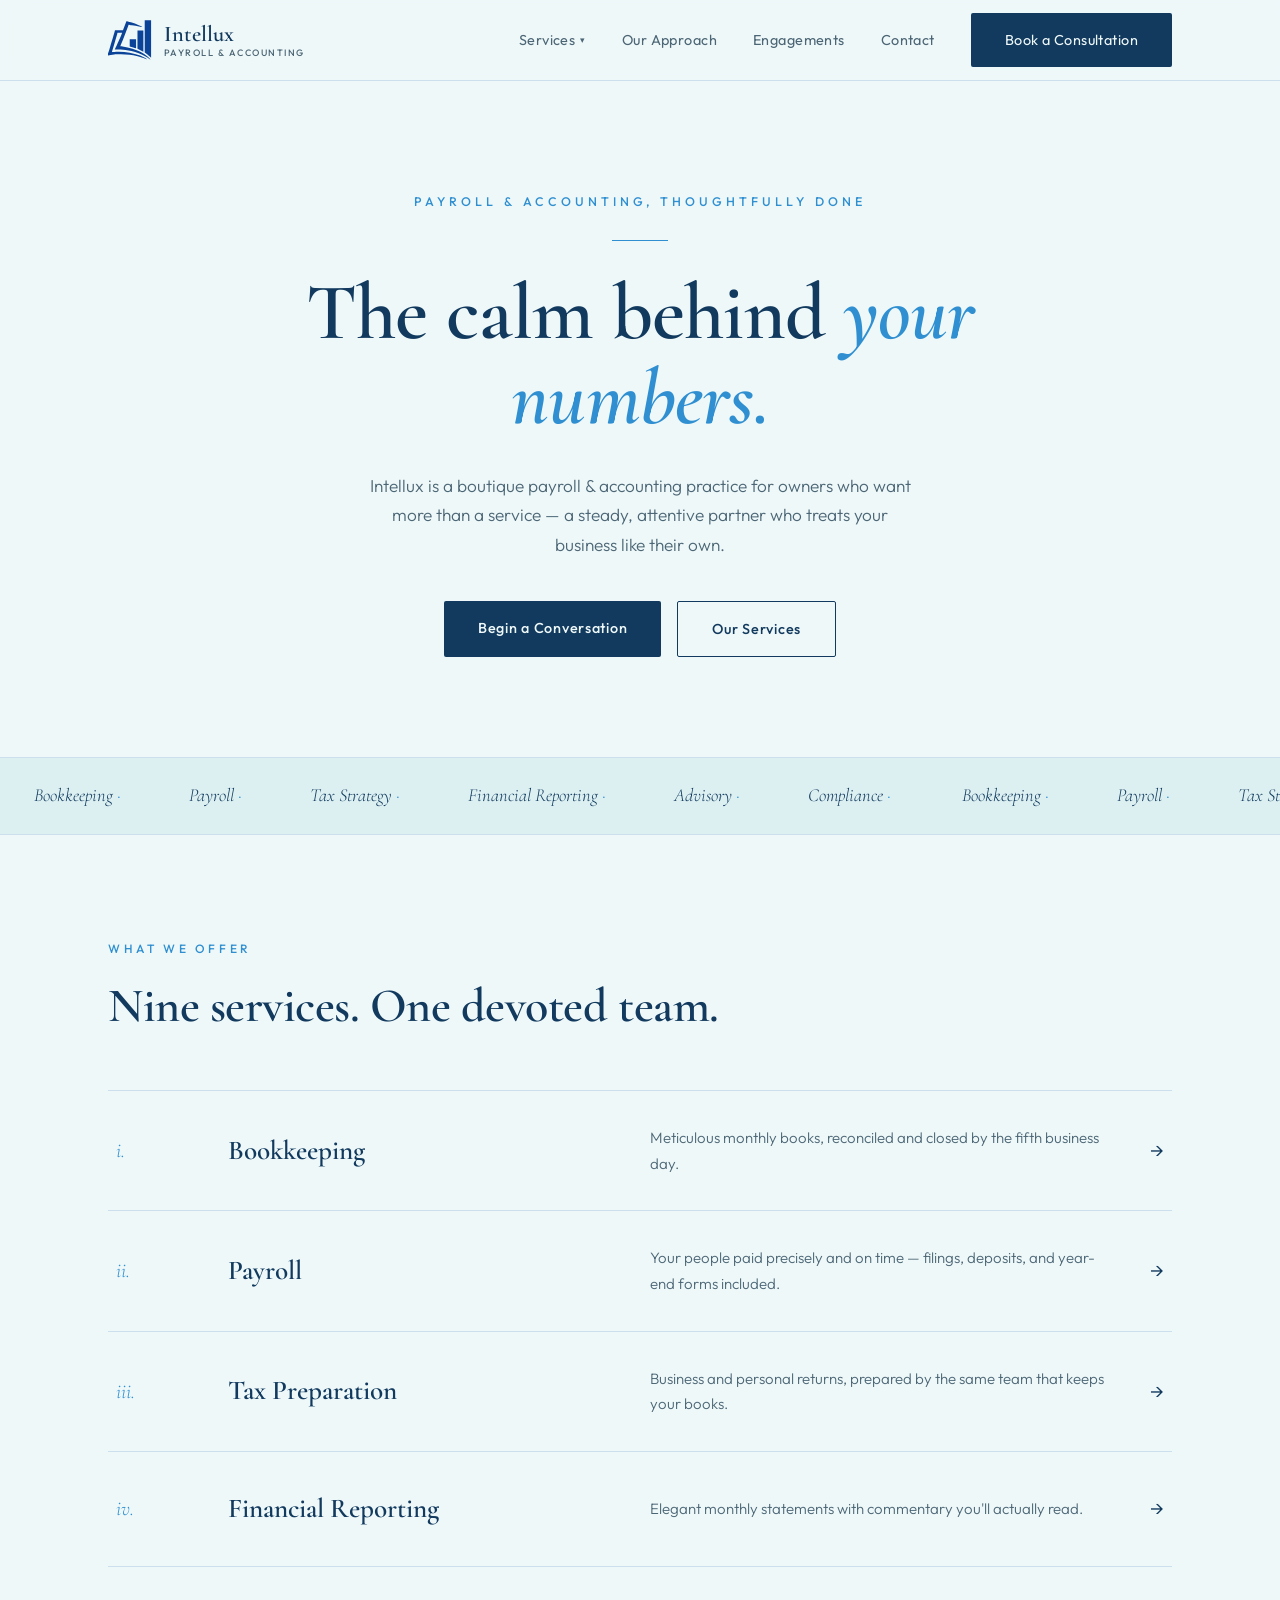
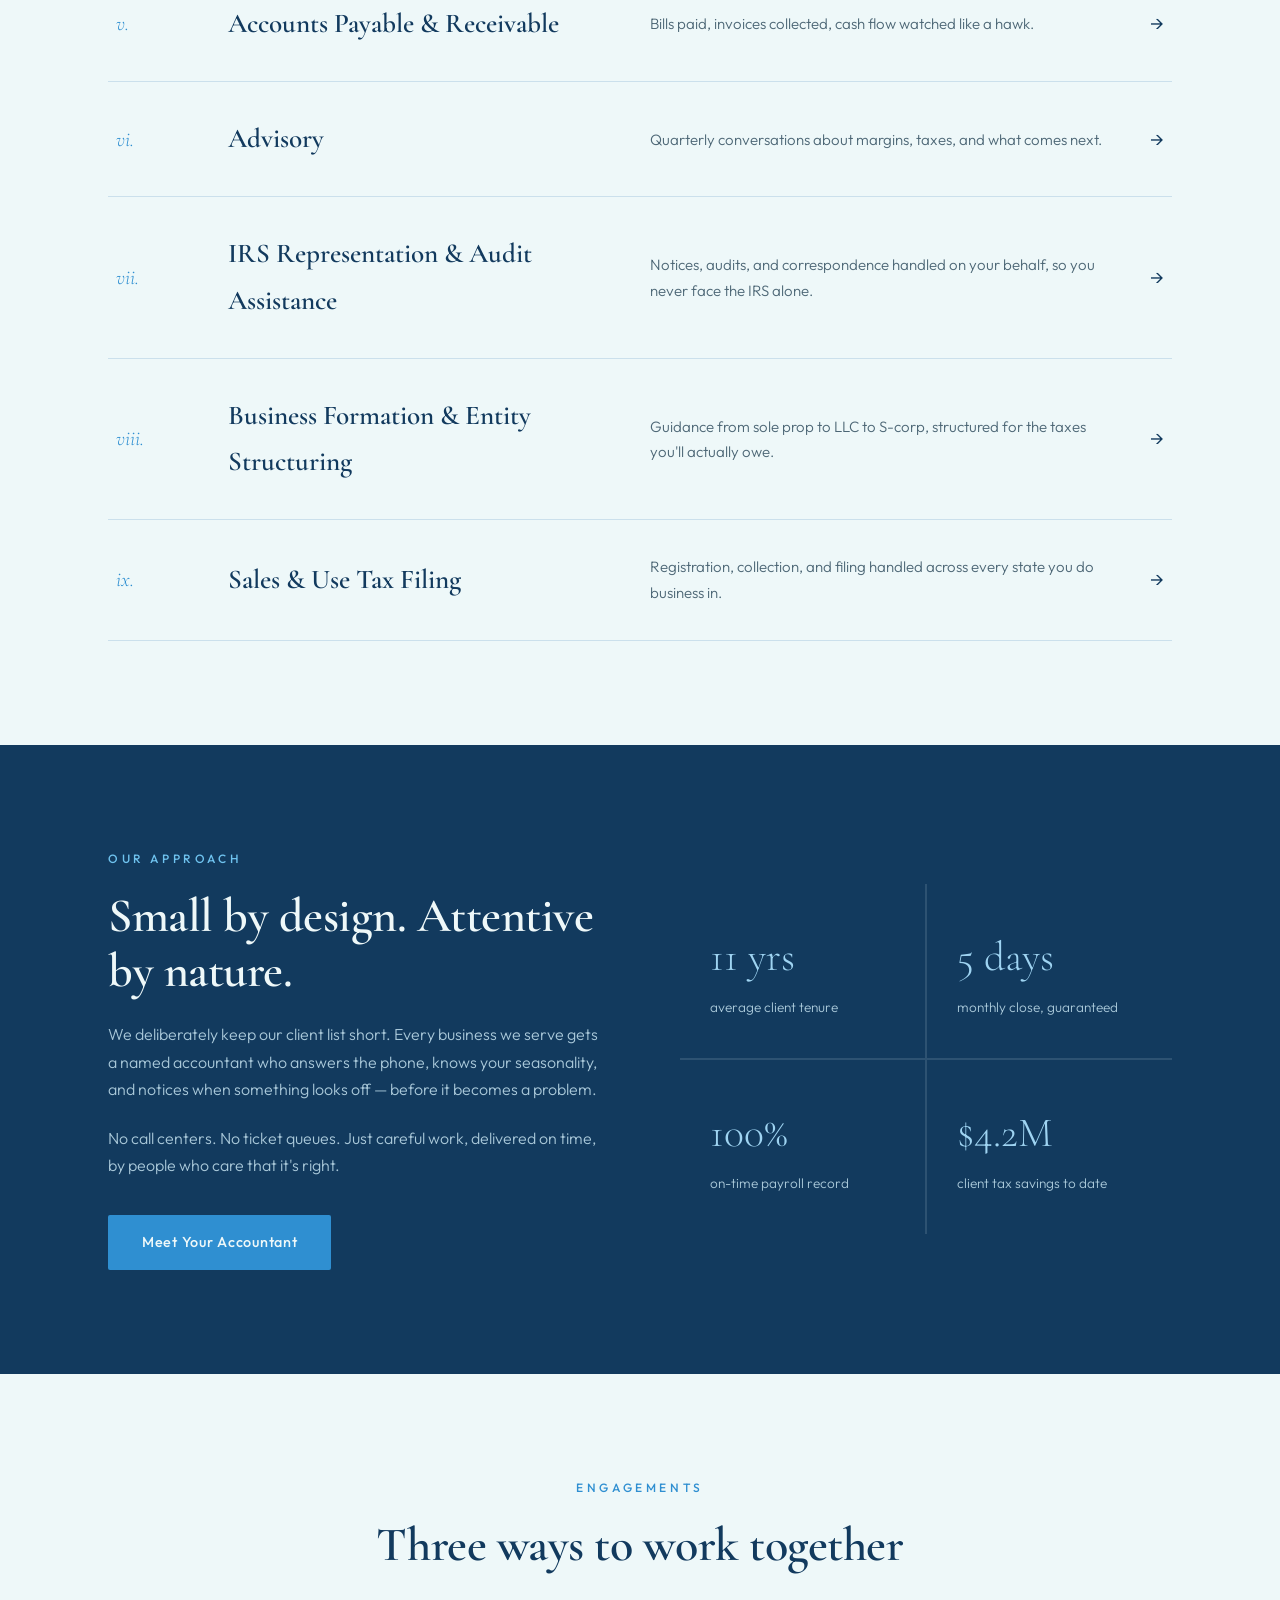
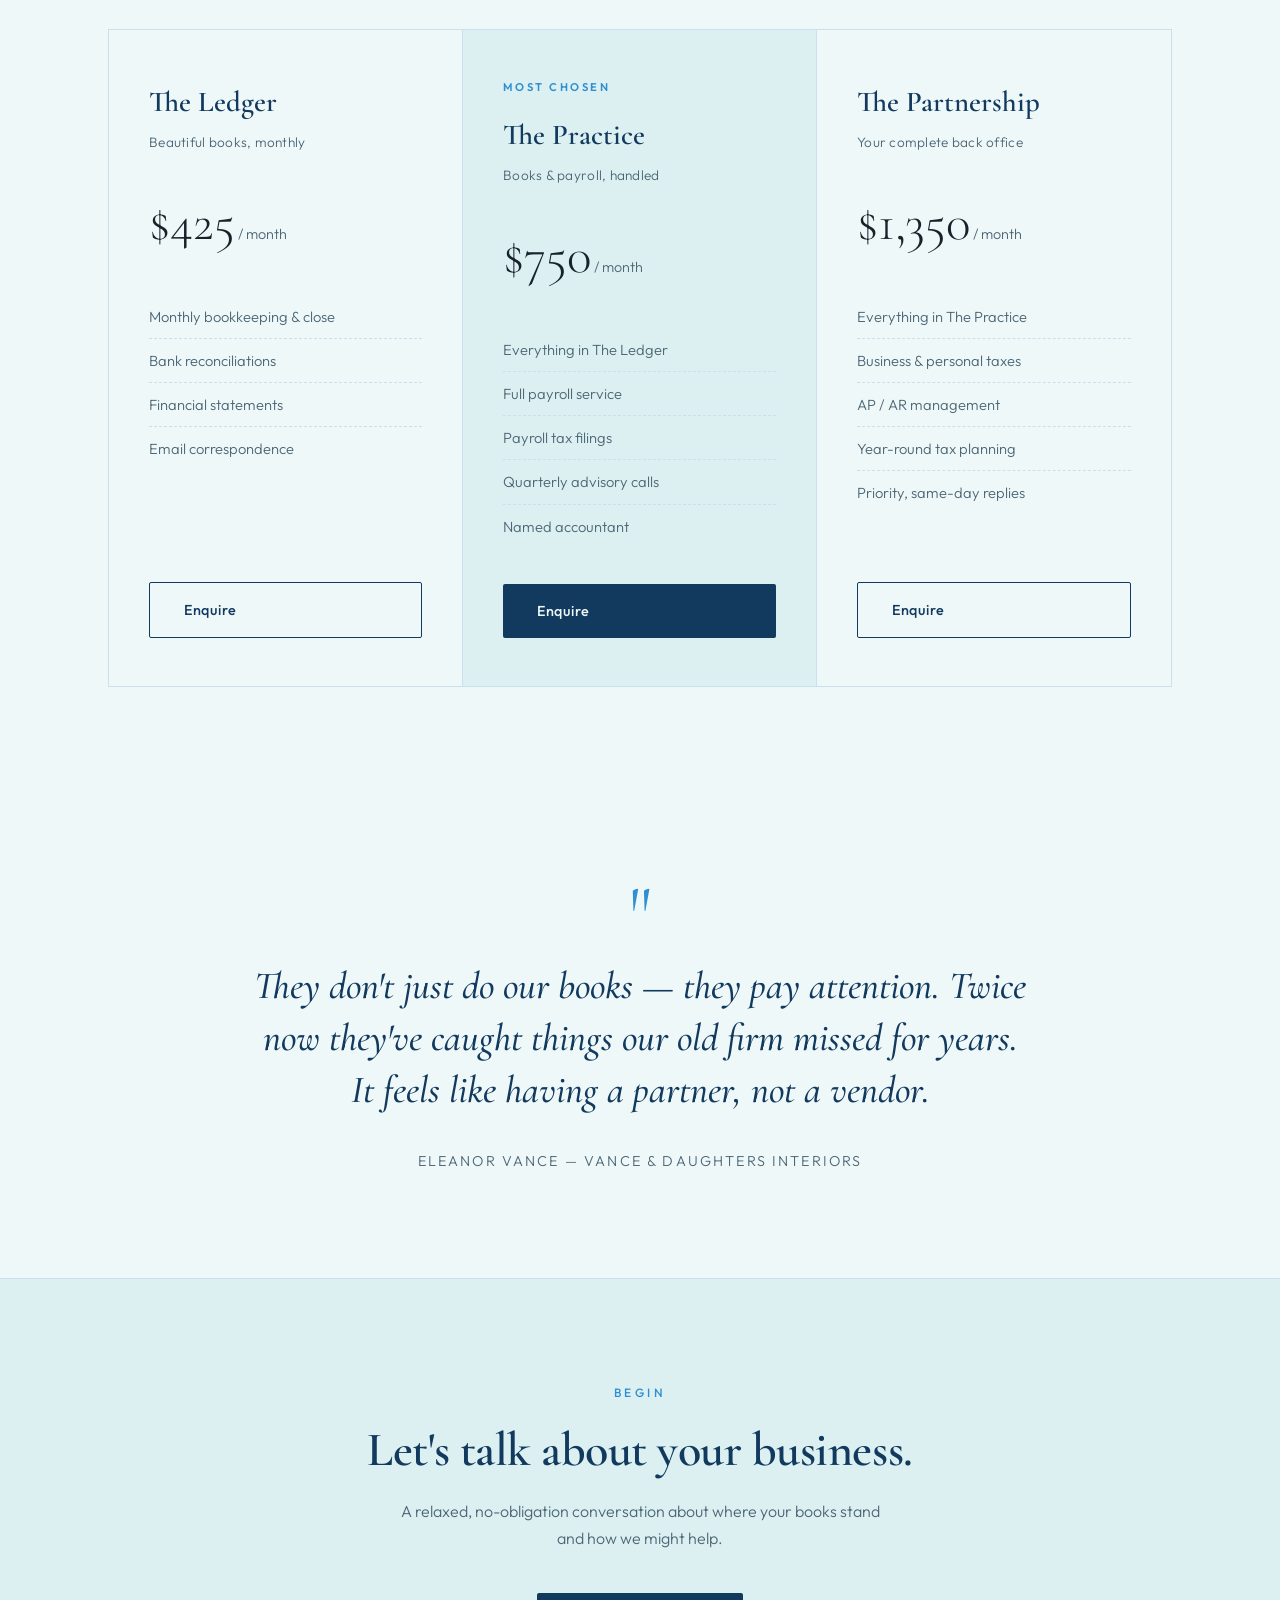
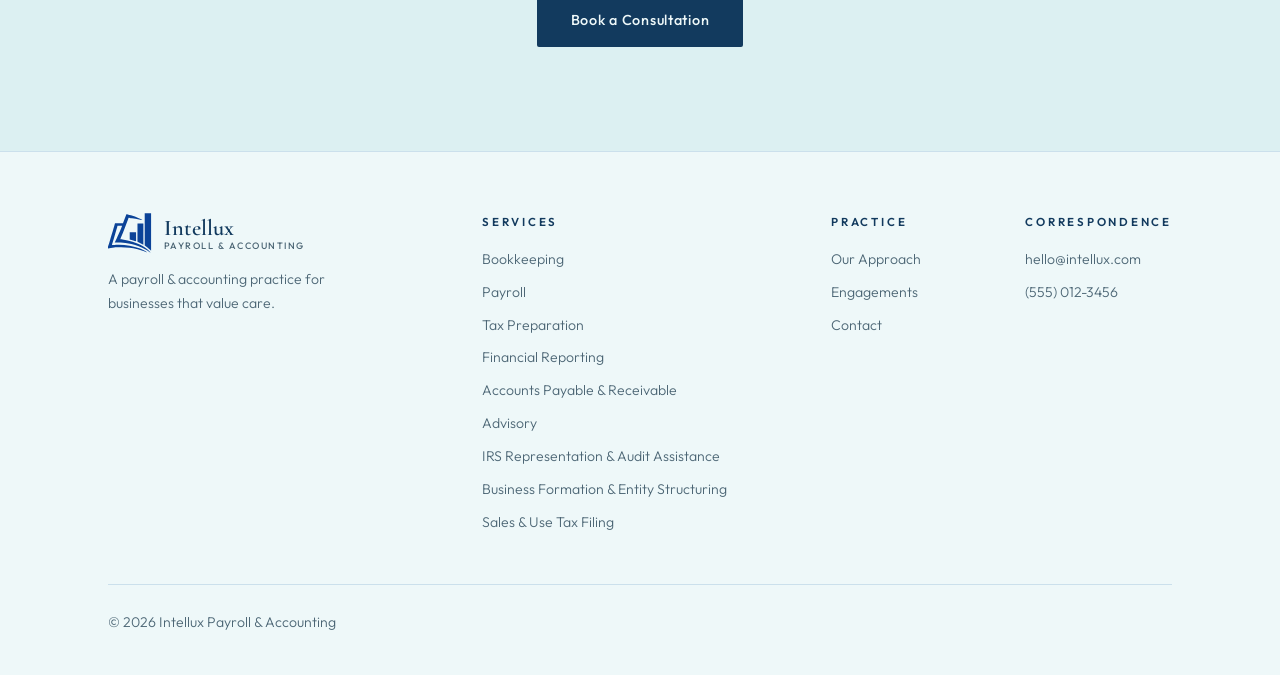
==== index.html @ 5a79c046 "Add files via upload" ====
<!DOCTYPE html>
<html lang="en">
<head>
  <meta charset="UTF-8">
  <meta name="viewport" content="width=device-width, initial-scale=1.0">
  <meta name="description" content="Intellux Payroll & Accounting — bookkeeping, payroll, and tax services for growing businesses.">
  <title>Intellux Payroll & Accounting</title>
  <link rel="preconnect" href="https://fonts.googleapis.com">
  <link href="https://fonts.googleapis.com/css2?family=Cormorant+Garamond:ital,wght@0,500;0,600;1,500&family=Outfit:wght@300;400;500;600&display=swap" rel="stylesheet">
  <link rel="stylesheet" href="css/styles.css">
</head>
<body>

<nav>
  <div class="container nav-inner">
    <a class="logo" href="#">
      <img src="assets/images/intellux-logo.svg" alt="Intellux Payroll &amp; Accounting" class="logo-img">
      <span class="logo-text"><span class="logo-word">Intellux</span><span class="logo-sub">Payroll &amp; Accounting</span></span>
    </a>
    <ul class="nav-links">
      <li class="has-dropdown">
        <a href="#services">Services <span class="caret">▾</span></a>
        <div class="dropdown">
          <a href="services/bookkeeping.html">Bookkeeping</a>
          <a href="services/payroll.html">Payroll</a>
          <a href="services/tax-preparation.html">Tax Preparation</a>
          <a href="services/financial-reporting.html">Financial Reporting</a>
          <a href="services/accounts-payable-receivable.html">Accounts Payable &amp; Receivable</a>
          <a href="services/advisory.html">Advisory</a>
          <a href="services/irs-representation.html">IRS Representation &amp; Audit Assistance</a>
          <a href="services/business-formation.html">Business Formation &amp; Entity Structuring</a>
          <a href="services/sales-use-tax.html">Sales &amp; Use Tax Filing</a>
        </div>
      </li>
      <li><a href="#philosophy">Our Approach</a></li>
      <li><a href="#plans">Engagements</a></li>
      <li><a href="contact.html">Contact</a></li>
      <li><a class="btn btn-forest" href="contact.html#consultation">Book a Consultation</a></li>
    </ul>
  </div>
</nav>

<header class="hero">
  <div class="container">
    <span class="overline reveal">Payroll &amp; Accounting, Thoughtfully Done</span>
    <div class="rule reveal"></div>
    <h1 class="serif reveal d1">The calm behind <em>your numbers.</em></h1>
    <p class="reveal d2">Intellux is a boutique payroll &amp; accounting practice for owners who want more than a service — a steady, attentive partner who treats your business like their own.</p>
    <div class="hero-ctas reveal d3">
      <a class="btn btn-forest" href="contact.html#conversation">Begin a Conversation</a>
      <a class="btn btn-line" href="#services">Our Services</a>
    </div>
  </div>
</header>

<div class="marquee" aria-hidden="true">
  <div class="marquee-track">
    <span>Bookkeeping <b>·</b></span><span>Payroll <b>·</b></span><span>Tax Strategy <b>·</b></span><span>Financial Reporting <b>·</b></span><span>Advisory <b>·</b></span><span>Compliance <b>·</b></span>
    <span>Bookkeeping <b>·</b></span><span>Payroll <b>·</b></span><span>Tax Strategy <b>·</b></span><span>Financial Reporting <b>·</b></span><span>Advisory <b>·</b></span><span>Compliance <b>·</b></span>
  </div>
</div>

<section id="services">
  <div class="container">
    <div class="reveal">
      <span class="kicker">What We Offer</span>
      <h2 class="serif">Nine services. One devoted team.</h2>
    </div>
    <div class="svc-list reveal d1">
      <a class="svc-item" href="services/bookkeeping.html"><span class="no">i.</span><h3>Bookkeeping</h3><p>Meticulous monthly books, reconciled and closed by the fifth business day.</p><span class="arrow">→</span></a>
      <a class="svc-item" href="services/payroll.html"><span class="no">ii.</span><h3>Payroll</h3><p>Your people paid precisely and on time — filings, deposits, and year-end forms included.</p><span class="arrow">→</span></a>
      <a class="svc-item" href="services/tax-preparation.html"><span class="no">iii.</span><h3>Tax Preparation</h3><p>Business and personal returns, prepared by the same team that keeps your books.</p><span class="arrow">→</span></a>
      <a class="svc-item" href="services/financial-reporting.html"><span class="no">iv.</span><h3>Financial Reporting</h3><p>Elegant monthly statements with commentary you'll actually read.</p><span class="arrow">→</span></a>
      <a class="svc-item" href="services/accounts-payable-receivable.html"><span class="no">v.</span><h3>Accounts Payable &amp; Receivable</h3><p>Bills paid, invoices collected, cash flow watched like a hawk.</p><span class="arrow">→</span></a>
      <a class="svc-item" href="services/advisory.html"><span class="no">vi.</span><h3>Advisory</h3><p>Quarterly conversations about margins, taxes, and what comes next.</p><span class="arrow">→</span></a>
      <a class="svc-item" href="services/irs-representation.html"><span class="no">vii.</span><h3>IRS Representation &amp; Audit Assistance</h3><p>Notices, audits, and correspondence handled on your behalf, so you never face the IRS alone.</p><span class="arrow">→</span></a>
      <a class="svc-item" href="services/business-formation.html"><span class="no">viii.</span><h3>Business Formation &amp; Entity Structuring</h3><p>Guidance from sole prop to LLC to S-corp, structured for the taxes you'll actually owe.</p><span class="arrow">→</span></a>
      <a class="svc-item" href="services/sales-use-tax.html"><span class="no">ix.</span><h3>Sales &amp; Use Tax Filing</h3><p>Registration, collection, and filing handled across every state you do business in.</p><span class="arrow">→</span></a>
    </div>
  </div>
</section>

<section id="philosophy" class="philo">
  <div class="container philo-grid">
    <div class="reveal">
      <span class="kicker">Our Approach</span>
      <h2 class="serif">Small by design. Attentive by nature.</h2>
      <p>We deliberately keep our client list short. Every business we serve gets a named accountant who answers the phone, knows your seasonality, and notices when something looks off — before it becomes a problem.</p>
      <p>No call centers. No ticket queues. Just careful work, delivered on time, by people who care that it's right.</p>
      <div style="margin-top:36px"><a class="btn btn-terra" href="contact.html#consultation">Meet Your Accountant</a></div>
    </div>
    <div class="philo-stats reveal d2">
      <div class="pstat"><div class="n">11 yrs</div><small>average client tenure</small></div>
      <div class="pstat"><div class="n">5 days</div><small>monthly close, guaranteed</small></div>
      <div class="pstat"><div class="n">100%</div><small>on-time payroll record</small></div>
      <div class="pstat"><div class="n">$4.2M</div><small>client tax savings to date</small></div>
    </div>
  </div>
</section>

<section id="plans">
  <div class="container">
    <div class="reveal" style="text-align:center">
      <span class="kicker">Engagements</span>
      <h2 class="serif">Three ways to work together</h2>
    </div>
    <div class="plans reveal d1">
      <div class="plan">
        <div class="name">The Ledger</div><div class="for">Beautiful books, monthly</div>
        <div class="amt">$425<span> / month</span></div>
        <ul><li>Monthly bookkeeping &amp; close</li><li>Bank reconciliations</li><li>Financial statements</li><li>Email correspondence</li></ul>
        <a class="btn btn-line" href="contact.html#consultation">Enquire</a>
      </div>
      <div class="plan mid">
        <div class="tag-mid">Most Chosen</div>
        <div class="name">The Practice</div><div class="for">Books &amp; payroll, handled</div>
        <div class="amt">$750<span> / month</span></div>
        <ul><li>Everything in The Ledger</li><li>Full payroll service</li><li>Payroll tax filings</li><li>Quarterly advisory calls</li><li>Named accountant</li></ul>
        <a class="btn btn-forest" href="contact.html#consultation">Enquire</a>
      </div>
      <div class="plan">
        <div class="name">The Partnership</div><div class="for">Your complete back office</div>
        <div class="amt">$1,350<span> / month</span></div>
        <ul><li>Everything in The Practice</li><li>Business &amp; personal taxes</li><li>AP / AR management</li><li>Year-round tax planning</li><li>Priority, same-day replies</li></ul>
        <a class="btn btn-line" href="contact.html#consultation">Enquire</a>
      </div>
    </div>
  </div>
</section>

<section>
  <div class="container big-quote reveal">
    <span class="mark">"</span>
    <blockquote>They don't just do our books — they pay attention. Twice now they've caught things our old firm missed for years. It feels like having a partner, not a vendor.</blockquote>
    <cite>Eleanor Vance — Vance &amp; Daughters Interiors</cite>
  </div>
</section>

<section id="contact" class="cta">
  <div class="container reveal">
    <span class="kicker">Begin</span>
    <h2 class="serif">Let's talk about your business.</h2>
    <p>A relaxed, no-obligation conversation about where your books stand and how we might help.</p>
    <a class="btn btn-forest" href="contact.html#consultation">Book a Consultation</a>
  </div>
</section>

<footer>
  <div class="container">
    <div class="foot">
      <div style="max-width:270px">
        <a class="logo" href="#">
          <img src="assets/images/intellux-logo.svg" alt="Intellux Payroll &amp; Accounting" class="logo-img">
          <span class="logo-text"><span class="logo-word">Intellux</span><span class="logo-sub">Payroll &amp; Accounting</span></span>
        </a>
        <p style="margin-top:14px">A payroll &amp; accounting practice for businesses that value care.</p>
      </div>
      <div><h4>Services</h4><a href="services/bookkeeping.html">Bookkeeping</a><a href="services/payroll.html">Payroll</a><a href="services/tax-preparation.html">Tax Preparation</a><a href="services/financial-reporting.html">Financial Reporting</a><a href="services/accounts-payable-receivable.html">Accounts Payable &amp; Receivable</a><a href="services/advisory.html">Advisory</a><a href="services/irs-representation.html">IRS Representation &amp; Audit Assistance</a><a href="services/business-formation.html">Business Formation &amp; Entity Structuring</a><a href="services/sales-use-tax.html">Sales &amp; Use Tax Filing</a></div>
      <div><h4>Practice</h4><a href="#philosophy">Our Approach</a><a href="#plans">Engagements</a><a href="contact.html">Contact</a></div>
      <div><h4>Correspondence</h4><a href="mailto:hello@intellux.com">hello@intellux.com</a><a href="tel:+15550123456">(555) 012-3456</a></div>
    </div>
    <div class="copy"><span>© 2026 Intellux Payroll &amp; Accounting</span></div>
  </div>
</footer>

<script src="js/main.js"></script>
</body>
</html>
---- css/styles.css ----
/* ============================================================
   INTELLUX PAYROLL & ACCOUNTING — MAIN STYLESHEET
   ============================================================
   Design Concept 4 — Warm Boutique. Shared by every page.
   ============================================================ */

:root{
  --cream:#eef8f9;
  --cream-2:#dcf0f2;
  --forest:#123a5e;
  --forest-2:#1b4d7a;
  --terra:#2f8fd1;
  --ink:#17232b;
  --body:#4c6675;
  --line:#cbe0ec;
}
*{margin:0;padding:0;box-sizing:border-box}
html{scroll-behavior:smooth}
body{font-family:'Outfit',sans-serif;background:var(--cream);color:var(--ink);line-height:1.7;-webkit-font-smoothing:antialiased;font-weight:300}
.serif{font-family:'Cormorant Garamond',serif;font-weight:600;letter-spacing:-.01em}
.container{max-width:1120px;margin:0 auto;padding:0 28px}

.reveal{opacity:0;transform:translateY(32px);transition:opacity .9s cubic-bezier(.22,1,.36,1),transform .9s cubic-bezier(.22,1,.36,1)}
.reveal.visible{opacity:1;transform:none}
.reveal.d1{transition-delay:.15s}.reveal.d2{transition-delay:.3s}.reveal.d3{transition-delay:.45s}

nav{position:sticky;top:0;z-index:100;background:rgba(238,248,249,.88);backdrop-filter:blur(10px);border-bottom:1px solid var(--line)}
.nav-inner{display:flex;align-items:center;justify-content:space-between;height:80px}
.logo{display:flex;align-items:center;gap:10px;font-family:'Cormorant Garamond',serif;font-size:1.6rem;font-weight:600;color:var(--forest);text-decoration:none}
.logo i{color:var(--terra);font-style:italic}
.logo-img{height:42px;width:auto;display:block}
.logo-text{display:flex;flex-direction:column;line-height:1.05}
.logo-word{font-family:'Cormorant Garamond',serif;font-size:1.4rem;font-weight:600;color:var(--forest)}
.logo-sub{font-family:'Outfit',sans-serif;font-size:.58rem;font-weight:500;letter-spacing:.16em;text-transform:uppercase;color:var(--body);margin-top:2px}
.nav-links{display:flex;gap:36px;align-items:center;list-style:none}
.nav-links a{text-decoration:none;color:var(--body);font-size:.9rem;font-weight:400;letter-spacing:.03em;transition:color .25s}
.nav-links a:hover{color:var(--forest)}
.nav-links a.btn,.nav-links a.btn:hover{color:var(--cream)}
.nav-links li{position:relative}
.has-dropdown>a{display:flex;align-items:center;gap:5px}
.caret{font-size:.55rem;transition:transform .3s cubic-bezier(.22,1,.36,1)}
.has-dropdown:hover .caret,.has-dropdown:focus-within .caret{transform:rotate(180deg)}
.dropdown{position:absolute;top:100%;left:50%;transform:translate(-50%,8px);min-width:290px;background:var(--cream);border:1px solid var(--line);border-radius:10px;padding:10px;box-shadow:0 20px 44px rgba(18,58,94,.16);display:grid;gap:2px;opacity:0;visibility:hidden;pointer-events:none;transition:opacity .32s cubic-bezier(.22,1,.36,1),transform .32s cubic-bezier(.22,1,.36,1),visibility .32s}
.has-dropdown:hover .dropdown,.has-dropdown:focus-within .dropdown{opacity:1;visibility:visible;transform:translate(-50%,0);pointer-events:auto}
.dropdown a{display:block;padding:11px 14px;border-radius:7px;font-size:.85rem;color:var(--body);white-space:nowrap}
.dropdown a:hover{background:var(--cream-2);color:var(--forest)}
.btn{display:inline-block;padding:15px 34px;border-radius:2px;font-weight:500;font-size:.9rem;letter-spacing:.05em;text-decoration:none;transition:all .3s;border:none;cursor:pointer}
.btn-forest{background:var(--forest);color:var(--cream)}
.btn-forest:hover{background:var(--forest-2);transform:translateY(-2px);box-shadow:0 14px 30px rgba(18,58,94,.25)}
.btn-line{background:transparent;color:var(--forest);border:1px solid var(--forest)}
.btn-line:hover{background:var(--forest);color:var(--cream)}
.btn-terra{background:var(--terra);color:var(--cream)}
.btn-terra:hover{filter:brightness(1.08);transform:translateY(-2px);box-shadow:0 14px 30px rgba(47,143,209,.3)}

/* hero */
.hero{padding:110px 0 100px;text-align:center;position:relative}
.hero .rule{width:56px;height:1px;background:var(--terra);margin:0 auto 30px}
.overline{font-size:.78rem;letter-spacing:.32em;text-transform:uppercase;color:var(--terra);font-weight:500;display:block;margin-bottom:28px}
.hero h1{font-size:clamp(2.8rem,6.4vw,5rem);line-height:1.06;color:var(--forest);max-width:880px;margin:0 auto 30px}
.hero h1 em{font-style:italic;color:var(--terra)}
.hero p{max-width:560px;margin:0 auto 42px;font-size:1.08rem;color:var(--body)}
.hero-ctas{display:flex;gap:16px;justify-content:center;flex-wrap:wrap}

/* marquee */
.marquee{border-top:1px solid var(--line);border-bottom:1px solid var(--line);padding:22px 0;overflow:hidden;white-space:nowrap;background:var(--cream-2)}
.marquee-track{display:inline-block;animation:scroll 28s linear infinite}
.marquee span{font-family:'Cormorant Garamond',serif;font-size:1.15rem;font-style:italic;color:var(--forest);margin:0 34px}
.marquee b{color:var(--terra);font-weight:400}
@keyframes scroll{from{transform:translateX(0)}to{transform:translateX(-50%)}}

section{padding:104px 0}
.kicker{font-size:.75rem;letter-spacing:.3em;text-transform:uppercase;color:var(--terra);font-weight:500;display:block;margin-bottom:20px}
h2.serif{font-size:clamp(2rem,4vw,3rem);color:var(--forest);line-height:1.15}

/* services editorial list */
.svc-list{border-top:1px solid var(--line);margin-top:56px}
.svc-item{display:grid;grid-template-columns:80px 1fr 1.2fr auto;gap:32px;align-items:center;padding:34px 8px;border-bottom:1px solid var(--line);transition:background .3s,padding .3s;cursor:pointer;text-decoration:none;color:inherit}
.svc-item:hover{background:var(--cream-2);padding-left:20px}
.svc-item .no{font-family:'Cormorant Garamond',serif;font-style:italic;font-size:1.3rem;color:var(--terra)}
.svc-item h3{font-family:'Cormorant Garamond',serif;font-size:1.7rem;font-weight:600;color:var(--forest)}
.svc-item p{color:var(--body);font-size:.94rem}
.svc-item .arrow{font-size:1.3rem;color:var(--forest);transition:transform .3s}
.svc-item:hover .arrow{transform:translateX(8px)}

/* philosophy split */
.philo{background:var(--forest);color:var(--cream)}
.philo-grid{display:grid;grid-template-columns:1fr 1fr;gap:80px;align-items:center}
.philo .kicker{color:#6fc3ef}
.philo h2{color:var(--cream)}
.philo p{color:#a9c8d9;margin-top:22px}
.philo-stats{display:grid;grid-template-columns:1fr 1fr;gap:2px;background:rgba(238,248,249,.12)}
.pstat{background:var(--forest);padding:38px 30px}
.pstat .n{font-family:'Cormorant Garamond',serif;font-size:2.6rem;color:#9fd4f2}
.pstat small{color:#a9c8d9;font-size:.85rem}

/* pricing */
.plans{display:grid;grid-template-columns:repeat(auto-fit,minmax(300px,1fr));gap:0;border:1px solid var(--line);margin-top:56px}
.plan{padding:48px 40px;border-right:1px solid var(--line);display:flex;flex-direction:column;background:var(--cream);transition:background .3s}
.plan:last-child{border-right:none}
.plan:hover{background:#fff}
.plan.mid{background:var(--cream-2)}
.plan .name{font-family:'Cormorant Garamond',serif;font-size:1.8rem;color:var(--forest);font-weight:600}
.plan .for{font-size:.85rem;color:var(--body);margin-top:4px;letter-spacing:.02em}
.plan .amt{font-family:'Cormorant Garamond',serif;font-size:3.2rem;color:var(--ink);margin:26px 0 2px}
.plan .amt span{font-family:'Outfit',sans-serif;font-size:.9rem;color:var(--body)}
.plan ul{list-style:none;margin:26px 0 36px;flex:1}
.plan li{padding:9px 0;font-size:.92rem;color:var(--body);border-bottom:1px dashed var(--line)}
.plan li:last-child{border:none}
.tag-mid{font-size:.7rem;letter-spacing:.22em;text-transform:uppercase;color:var(--terra);font-weight:600;margin-bottom:14px}

/* quote */
.big-quote{text-align:center;max-width:840px;margin:0 auto}
.big-quote .mark{font-family:'Cormorant Garamond',serif;font-size:5rem;color:var(--terra);line-height:.5;display:block;margin-bottom:26px}
.big-quote blockquote{font-family:'Cormorant Garamond',serif;font-size:clamp(1.6rem,3.4vw,2.4rem);font-weight:500;font-style:italic;color:var(--forest);line-height:1.35;margin-bottom:30px}
.big-quote cite{font-style:normal;font-size:.9rem;letter-spacing:.15em;text-transform:uppercase;color:var(--body)}

/* cta */
.cta{background:var(--cream-2);border-top:1px solid var(--line);border-bottom:1px solid var(--line);text-align:center}
.cta h2{max-width:700px;margin:0 auto 20px}
.cta p{color:var(--body);max-width:500px;margin:0 auto 40px}

footer{padding:60px 0 40px;color:var(--body);font-size:.88rem}
.foot{display:flex;justify-content:space-between;gap:36px;flex-wrap:wrap;margin-bottom:40px}
.foot h4{font-size:.72rem;letter-spacing:.24em;text-transform:uppercase;color:var(--forest);margin-bottom:16px;font-weight:600}
.foot a{display:block;text-decoration:none;color:var(--body);margin-bottom:9px}
.foot a.logo{display:flex}
.foot a:hover{color:var(--terra)}
.copy{border-top:1px solid var(--line);padding-top:26px;display:flex;justify-content:space-between;flex-wrap:wrap;gap:12px}

@media(max-width:880px){
  .philo-grid{grid-template-columns:1fr;gap:48px}
  .svc-item{grid-template-columns:1fr;gap:8px}
  .svc-item .arrow{display:none}
  .nav-links li:not(:last-child){display:none}
  .plan{border-right:none;border-bottom:1px solid var(--line)}
  .svc-body{grid-template-columns:1fr}
}

/* ============================================================
   SERVICE DETAIL PAGES (services/*.html)
   Added when the 9 service cards were linked to dedicated pages.
   ============================================================ */
.breadcrumb{font-size:.8rem;color:var(--body);margin-bottom:26px}
.breadcrumb a{color:var(--body);text-decoration:none}
.breadcrumb a:hover{color:var(--forest)}
.svc-hero{padding:64px 0 56px;text-align:center}
.svc-hero .kicker{display:flex;justify-content:center}
.svc-hero h1{font-family:'Cormorant Garamond',serif;font-weight:600;font-size:clamp(2.3rem,5vw,3.5rem);color:var(--forest);max-width:760px;margin:0 auto 20px;line-height:1.1}
.svc-hero p{max-width:600px;margin:0 auto;color:var(--body);font-size:1.05rem}
.svc-body{display:grid;grid-template-columns:1.3fr .9fr;gap:64px;align-items:start;padding-top:0}
.svc-main h2{font-family:'Cormorant Garamond',serif;font-weight:600;font-size:1.6rem;color:var(--forest);margin-bottom:16px}
.svc-main h2:not(:first-child){margin-top:46px}
.svc-main p{color:var(--body);margin-bottom:16px}
.svc-main ul{list-style:none;margin:0 0 8px}
.svc-main ul li{position:relative;padding:9px 0 9px 24px;color:var(--body);border-bottom:1px dashed var(--line)}
.svc-main ul li:last-child{border-bottom:none}
.svc-main ul li::before{content:'→';position:absolute;left:0;color:var(--terra)}
.standard-box{background:var(--cream-2);border:1px solid var(--line);border-radius:10px;padding:32px;margin-top:46px}
.standard-box h2{margin-top:0}
.side-card{background:#fff;border:1px solid var(--line);border-radius:10px;padding:28px;margin-bottom:24px}
.side-card h4{font-size:.7rem;letter-spacing:.2em;text-transform:uppercase;color:var(--terra);margin-bottom:14px;font-weight:600}
.side-card p{color:var(--body);font-size:.92rem;margin-bottom:18px}
.side-card .btn{width:100%;text-align:center}
.related{display:grid;gap:2px}
.related a{display:block;padding:10px 0;font-size:.88rem;color:var(--body);text-decoration:none;border-bottom:1px dashed var(--line)}
.related a:last-child{border-bottom:none}
.related a:hover{color:var(--forest)}

/* ============================================================
   CONTACT PAGE (contact.html)
   Added when "Begin a Conversation" / "Book a Consultation" were
   given their own distinct pathways on a dedicated contact page.
   ============================================================ */
.contact-paths{display:grid;grid-template-columns:repeat(auto-fit,minmax(320px,1fr));gap:0;border:1px solid var(--line);margin-top:56px}
.path-card{padding:48px 44px;border-right:1px solid var(--line);background:var(--cream);transition:background .3s}
.path-card:last-child{border-right:none}
.path-card:hover{background:#fff}
.path-card h3{font-family:'Cormorant Garamond',serif;font-weight:600;font-size:1.9rem;color:var(--forest);margin:14px 0}
.path-card p{color:var(--body);margin-bottom:24px}
.availability{display:inline-block;background:var(--cream-2);border-radius:8px;padding:12px 18px;font-size:.85rem;color:var(--forest);font-weight:500;margin-bottom:24px}
.path-actions{display:flex;flex-direction:column;gap:12px}
.path-actions .btn{text-align:center}
.path-note{font-size:.82rem;color:var(--body);margin-top:16px;font-style:italic}

.reach-block{margin-top:2px;padding:48px 44px;background:var(--cream-2);border:1px solid var(--line);border-top:none;text-align:center}
.reach-block h4{font-size:.72rem;letter-spacing:.24em;text-transform:uppercase;color:var(--forest);margin-bottom:20px;font-weight:600}
.reach-row{display:flex;justify-content:center;gap:48px;flex-wrap:wrap}
.reach-row a{color:var(--body);text-decoration:none;font-size:1rem}
.reach-row a:hover{color:var(--forest)}
.reach-row span{color:var(--body);font-size:1rem}

@media(max-width:880px){
  .path-card{border-right:none;border-bottom:1px solid var(--line)}
}
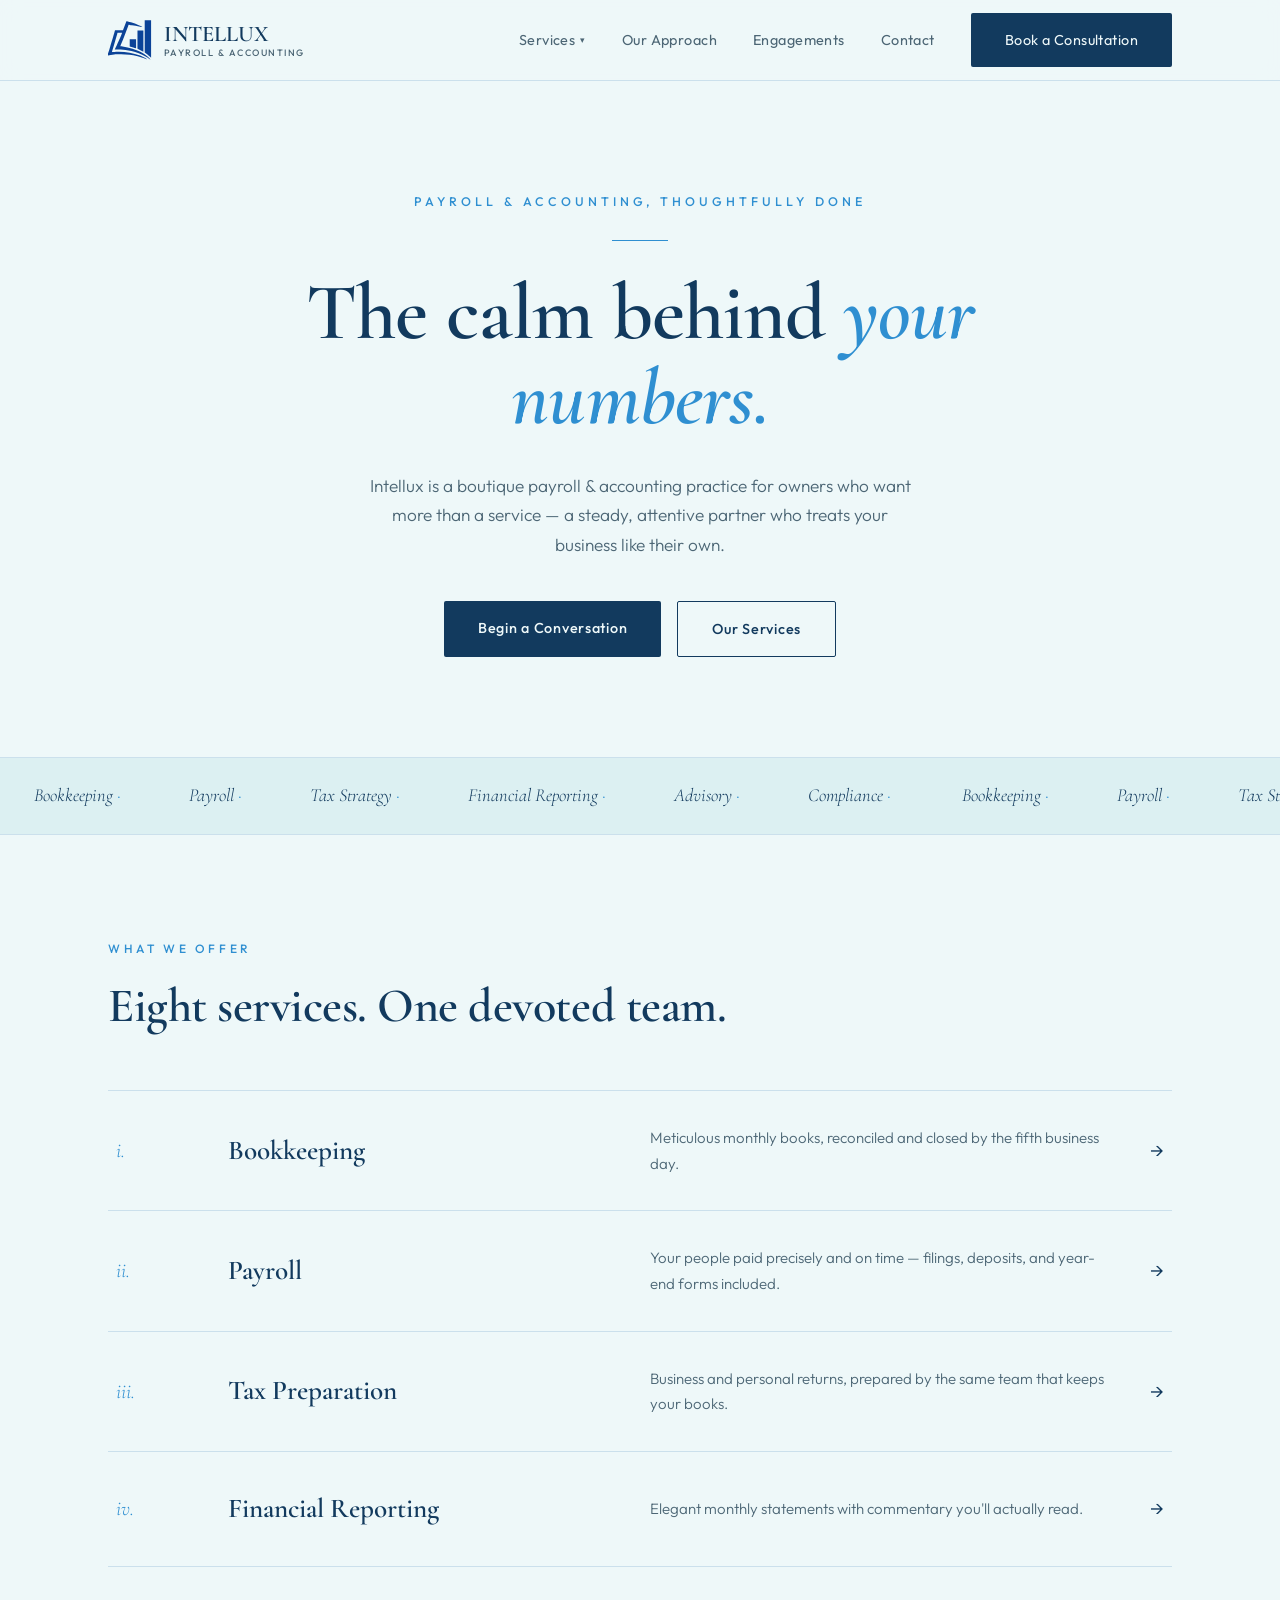
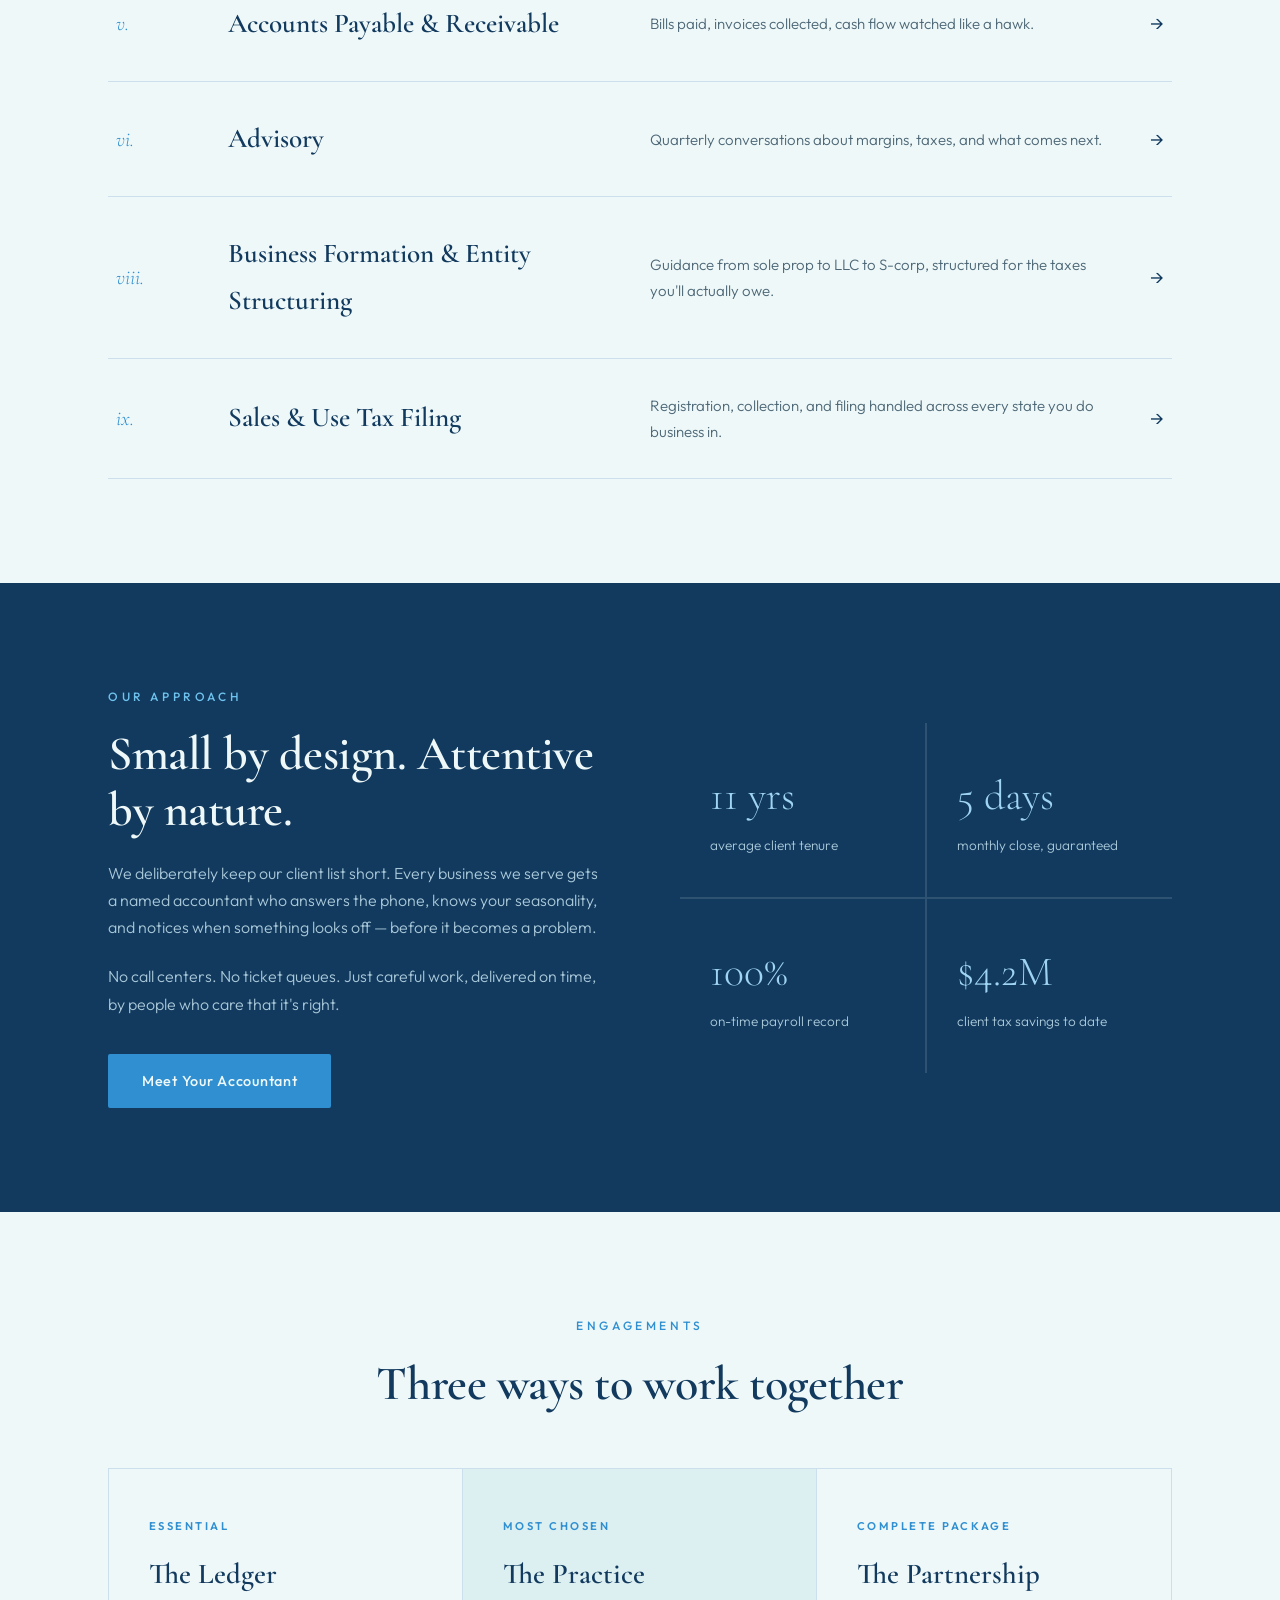
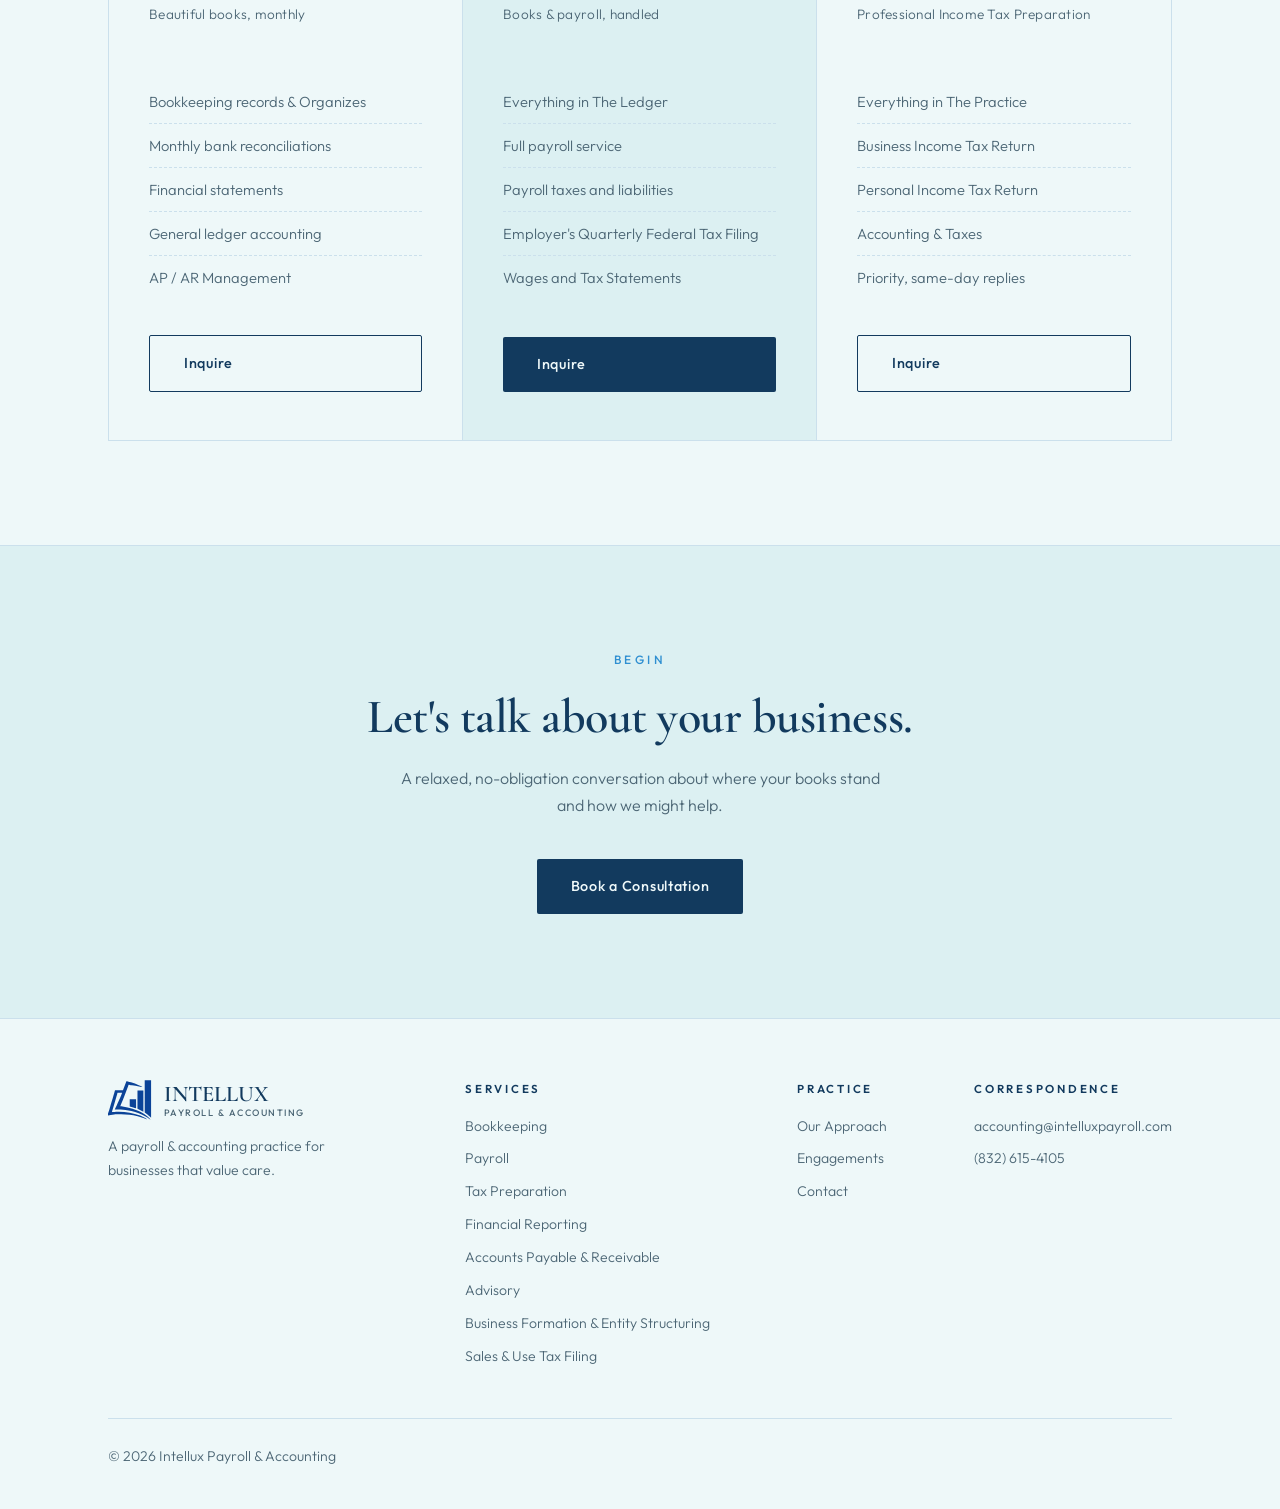
==== commit 4ef6048a: "Update logo text and service offerings in index.html" ====
--- a/index.html
+++ b/index.html
@@ -15,7 +15,7 @@
   <div class="container nav-inner">
     <a class="logo" href="#">
       <img src="assets/images/intellux-logo.svg" alt="Intellux Payroll &amp; Accounting" class="logo-img">
-      <span class="logo-text"><span class="logo-word">Intellux</span><span class="logo-sub">Payroll &amp; Accounting</span></span>
+      <span class="logo-text"><span class="logo-word">INTELLUX</span><span class="logo-sub">Payroll &amp; Accounting</span></span>
     </a>
     <ul class="nav-links">
       <li class="has-dropdown">
@@ -27,7 +27,6 @@
           <a href="services/financial-reporting.html">Financial Reporting</a>
           <a href="services/accounts-payable-receivable.html">Accounts Payable &amp; Receivable</a>
           <a href="services/advisory.html">Advisory</a>
-          <a href="services/irs-representation.html">IRS Representation &amp; Audit Assistance</a>
           <a href="services/business-formation.html">Business Formation &amp; Entity Structuring</a>
           <a href="services/sales-use-tax.html">Sales &amp; Use Tax Filing</a>
         </div>
@@ -64,7 +63,7 @@
   <div class="container">
     <div class="reveal">
       <span class="kicker">What We Offer</span>
-      <h2 class="serif">Nine services. One devoted team.</h2>
+      <h2 class="serif">Eight services. One devoted team.</h2>
     </div>
     <div class="svc-list reveal d1">
       <a class="svc-item" href="services/bookkeeping.html"><span class="no">i.</span><h3>Bookkeeping</h3><p>Meticulous monthly books, reconciled and closed by the fifth business day.</p><span class="arrow">→</span></a>
@@ -73,7 +72,6 @@
       <a class="svc-item" href="services/financial-reporting.html"><span class="no">iv.</span><h3>Financial Reporting</h3><p>Elegant monthly statements with commentary you'll actually read.</p><span class="arrow">→</span></a>
       <a class="svc-item" href="services/accounts-payable-receivable.html"><span class="no">v.</span><h3>Accounts Payable &amp; Receivable</h3><p>Bills paid, invoices collected, cash flow watched like a hawk.</p><span class="arrow">→</span></a>
       <a class="svc-item" href="services/advisory.html"><span class="no">vi.</span><h3>Advisory</h3><p>Quarterly conversations about margins, taxes, and what comes next.</p><span class="arrow">→</span></a>
-      <a class="svc-item" href="services/irs-representation.html"><span class="no">vii.</span><h3>IRS Representation &amp; Audit Assistance</h3><p>Notices, audits, and correspondence handled on your behalf, so you never face the IRS alone.</p><span class="arrow">→</span></a>
       <a class="svc-item" href="services/business-formation.html"><span class="no">viii.</span><h3>Business Formation &amp; Entity Structuring</h3><p>Guidance from sole prop to LLC to S-corp, structured for the taxes you'll actually owe.</p><span class="arrow">→</span></a>
       <a class="svc-item" href="services/sales-use-tax.html"><span class="no">ix.</span><h3>Sales &amp; Use Tax Filing</h3><p>Registration, collection, and filing handled across every state you do business in.</p><span class="arrow">→</span></a>
     </div>
@@ -106,33 +104,27 @@
     </div>
     <div class="plans reveal d1">
       <div class="plan">
+        <div class="tag-mid">Essential</div>
         <div class="name">The Ledger</div><div class="for">Beautiful books, monthly</div>
-        <div class="amt">$425<span> / month</span></div>
-        <ul><li>Monthly bookkeeping &amp; close</li><li>Bank reconciliations</li><li>Financial statements</li><li>Email correspondence</li></ul>
-        <a class="btn btn-line" href="contact.html#consultation">Enquire</a>
+        <div class="amt"> <span> </span></div>
+        <ul><li>Bookkeeping records & Organizes</li><li>Monthly bank reconciliations</li><li>Financial statements</li><li>General ledger accounting</li><li>AP / AR Management</li></ul>
+        <a class="btn btn-line" href="contact.html#consultation">Inquire</a>
       </div>
       <div class="plan mid">
         <div class="tag-mid">Most Chosen</div>
         <div class="name">The Practice</div><div class="for">Books &amp; payroll, handled</div>
-        <div class="amt">$750<span> / month</span></div>
-        <ul><li>Everything in The Ledger</li><li>Full payroll service</li><li>Payroll tax filings</li><li>Quarterly advisory calls</li><li>Named accountant</li></ul>
-        <a class="btn btn-forest" href="contact.html#consultation">Enquire</a>
+        <div class="amt"> <span> </span></div>
+        <ul><li>Everything in The Ledger</li><li>Full payroll service</li><li>Payroll taxes and liabilities</li><li>Employer's Quarterly Federal Tax Filing</li><li>Wages and Tax Statements</li></ul>
+        <a class="btn btn-forest" href="contact.html#consultation">Inquire</a>
       </div>
       <div class="plan">
-        <div class="name">The Partnership</div><div class="for">Your complete back office</div>
-        <div class="amt">$1,350<span> / month</span></div>
-        <ul><li>Everything in The Practice</li><li>Business &amp; personal taxes</li><li>AP / AR management</li><li>Year-round tax planning</li><li>Priority, same-day replies</li></ul>
-        <a class="btn btn-line" href="contact.html#consultation">Enquire</a>
+        <div class="tag-mid">Complete Package</div>
+        <div class="name">The Partnership</div><div class="for">Professional Income Tax Preparation</div>
+        <div class="amt"> <span> </span></div>
+        <ul><li>Everything in The Practice</li><li>Business Income Tax Return</li><li>Personal Income Tax Return</li><li>Accounting & Taxes</li><li>Priority, same-day replies</li></ul>
+        <a class="btn btn-line" href="contact.html#consultation">Inquire</a>
       </div>
     </div>
-  </div>
-</section>
-
-<section>
-  <div class="container big-quote reveal">
-    <span class="mark">"</span>
-    <blockquote>They don't just do our books — they pay attention. Twice now they've caught things our old firm missed for years. It feels like having a partner, not a vendor.</blockquote>
-    <cite>Eleanor Vance — Vance &amp; Daughters Interiors</cite>
   </div>
 </section>
 
@@ -151,13 +143,13 @@
       <div style="max-width:270px">
         <a class="logo" href="#">
           <img src="assets/images/intellux-logo.svg" alt="Intellux Payroll &amp; Accounting" class="logo-img">
-          <span class="logo-text"><span class="logo-word">Intellux</span><span class="logo-sub">Payroll &amp; Accounting</span></span>
+          <span class="logo-text"><span class="logo-word">INTELLUX</span><span class="logo-sub">Payroll &amp; Accounting</span></span>
         </a>
         <p style="margin-top:14px">A payroll &amp; accounting practice for businesses that value care.</p>
       </div>
-      <div><h4>Services</h4><a href="services/bookkeeping.html">Bookkeeping</a><a href="services/payroll.html">Payroll</a><a href="services/tax-preparation.html">Tax Preparation</a><a href="services/financial-reporting.html">Financial Reporting</a><a href="services/accounts-payable-receivable.html">Accounts Payable &amp; Receivable</a><a href="services/advisory.html">Advisory</a><a href="services/irs-representation.html">IRS Representation &amp; Audit Assistance</a><a href="services/business-formation.html">Business Formation &amp; Entity Structuring</a><a href="services/sales-use-tax.html">Sales &amp; Use Tax Filing</a></div>
+      <div><h4>Services</h4><a href="services/bookkeeping.html">Bookkeeping</a><a href="services/payroll.html">Payroll</a><a href="services/tax-preparation.html">Tax Preparation</a><a href="services/financial-reporting.html">Financial Reporting</a><a href="services/accounts-payable-receivable.html">Accounts Payable &amp; Receivable</a><a href="services/advisory.html">Advisory</a><a href="services/business-formation.html">Business Formation &amp; Entity Structuring</a><a href="services/sales-use-tax.html">Sales &amp; Use Tax Filing</a></div>
       <div><h4>Practice</h4><a href="#philosophy">Our Approach</a><a href="#plans">Engagements</a><a href="contact.html">Contact</a></div>
-      <div><h4>Correspondence</h4><a href="mailto:hello@intellux.com">hello@intellux.com</a><a href="tel:+15550123456">(555) 012-3456</a></div>
+      <div><h4>Correspondence</h4><a href="mailto:accounting@intelluxpayroll.com">accounting@intelluxpayroll.com</a><a href="tel:+18326154105">(832) 615-4105</a></div>
     </div>
     <div class="copy"><span>© 2026 Intellux Payroll &amp; Accounting</span></div>
   </div>
--- a/css/styles.css
+++ b/css/styles.css
@@ -192,3 +192,46 @@
 @media(max-width:880px){
   .path-card{border-right:none;border-bottom:1px solid var(--line)}
 }
+
+/* ============================================================
+   MOBILE — hamburger nav + phone-size polish
+   ============================================================ */
+.nav-toggle{display:none;background:none;border:none;font-size:1.5rem;color:var(--forest);cursor:pointer;padding:6px 10px;line-height:1}
+
+@media(max-width:880px){
+  /* --- hamburger menu panel --- */
+  .nav-toggle{display:block}
+  .nav-inner{height:66px}
+  .logo-img{height:34px}
+  .nav-links{position:absolute;top:100%;left:0;right:0;background:var(--cream);border-bottom:1px solid var(--line);box-shadow:0 24px 40px rgba(18,58,94,.14);flex-direction:column;align-items:stretch;gap:0;padding:8px 22px 22px;display:none}
+  .nav-links.open{display:flex}
+  .nav-links li:not(:last-child){display:block}
+  .nav-links li{width:100%}
+  .nav-links a{display:block;padding:14px 4px;font-size:1rem;border-bottom:1px dashed var(--line)}
+  .nav-links a.btn{margin-top:14px;text-align:center;border-bottom:none}
+
+  /* services dropdown becomes a tap-to-open accordion */
+  .dropdown{position:static;transform:none;min-width:0;border:none;box-shadow:none;background:var(--cream-2);border-radius:8px;padding:4px 8px;opacity:1;visibility:visible;pointer-events:auto;display:none;transition:none}
+  .has-dropdown.open .dropdown{display:grid}
+  .has-dropdown.open .caret{transform:rotate(180deg)}
+  .dropdown a{white-space:normal;border-bottom:none;padding:11px 10px;font-size:.92rem}
+
+  /* --- breathing room on small screens --- */
+  .container{padding:0 20px}
+  section{padding:64px 0}
+  .hero{padding:72px 0 64px}
+  .svc-hero{padding:48px 0 40px}
+  .svc-body,.philo-grid{gap:40px}
+  .plan,.path-card,.reach-block{padding:36px 26px}
+  .reach-row{flex-direction:column;gap:16px}
+  .foot{flex-direction:column;gap:28px}
+  .copy{flex-direction:column;gap:6px;text-align:center}
+  .hero-ctas .btn{flex:1 1 100%;max-width:340px;text-align:center}
+  .pstat{padding:28px 22px}
+  .pstat .n{font-size:2rem}
+  .big-quote .mark{font-size:3.4rem}
+}
+@media(max-width:880px){
+  .has-dropdown:hover .dropdown,
+  .has-dropdown:focus-within .dropdown{transform:none}
+}
